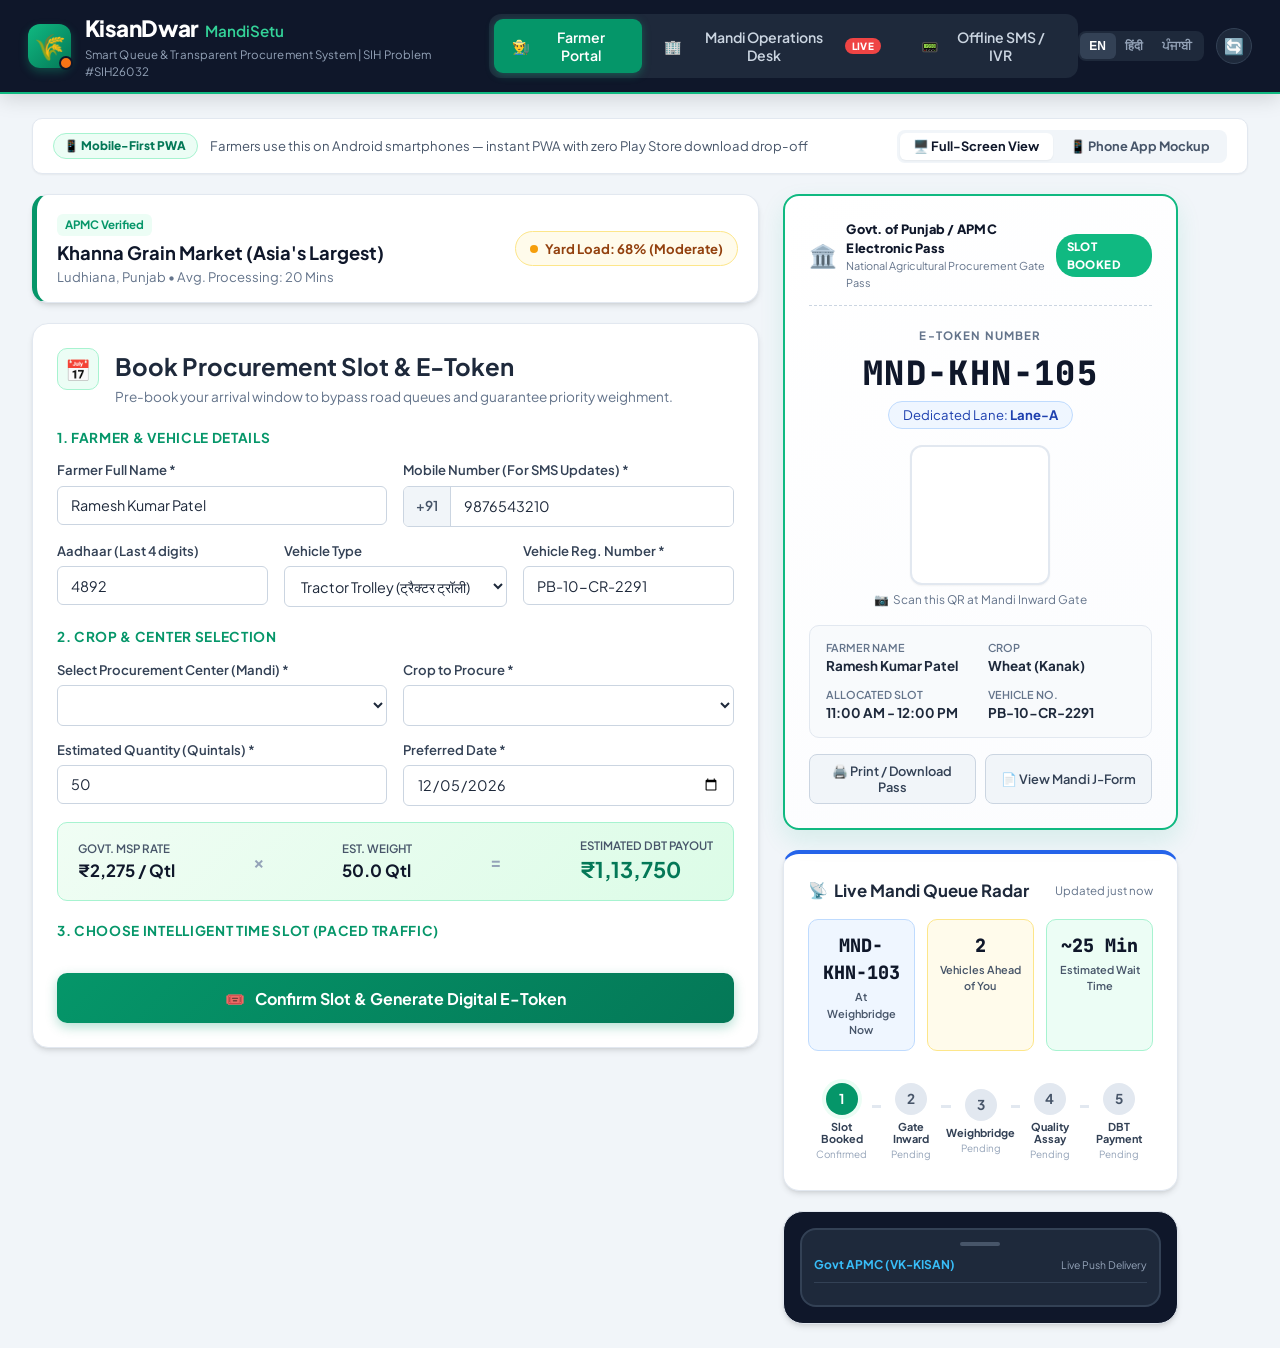
==== templates/index.html @ 1a1d25ff "Add files via upload" ====
<!DOCTYPE html>
<html lang="en">
<head>
    <meta charset="UTF-8">
    <meta name="viewport" content="width=device-width, initial-scale=1.0">
    <title>KisanDwar | Mandi Queue & Procurement Management System (SIH26032)</title>
    <meta name="theme-color" content="#059669">
    <meta name="mobile-web-app-capable" content="yes">
    <meta name="apple-mobile-web-app-status-bar-style" content="black-translucent">
    <link rel="manifest" href="/static/manifest.json">
    <link rel="stylesheet" href="/static/css/style.css">
    <link rel="preconnect" href="https://fonts.googleapis.com">
    <link rel="preconnect" href="https://fonts.gstatic.com" crossorigin>
    <link href="https://fonts.googleapis.com/css2?family=Plus+Jakarta+Sans:wght@400;500;600;700;800&family=JetBrains+Mono:wght@500;700&display=swap" rel="stylesheet">
</head>
<body>

    <!-- TOP NAVIGATION BAR -->
    <header class="top-nav">
        <div class="nav-brand">
            <div class="brand-logo">
                <span class="logo-icon">🌾</span>
                <span class="brand-badge-flag"></span>
            </div>
            <div class="brand-titles">
                <div class="brand-name">
                    <span class="brand-primary" data-i18n="app_title">KisanDwar</span>
                    <span class="brand-sub">MandiSetu</span>
                </div>
                <div class="brand-tagline" data-i18n="app_subtitle">Smart Queue & Transparent Procurement System | SIH Problem #SIH26032</div>
            </div>
        </div>

        <!-- CENTER NAVIGATION TABS -->
        <nav class="nav-tabs">
            <button class="nav-tab active" data-tab="farmer" id="tabBtnFarmer">
                <span class="tab-icon">👨‍🌾</span>
                <span class="tab-text" data-i18n="nav_farmer">Farmer Portal</span>
            </button>
            <button class="nav-tab" data-tab="officer" id="tabBtnOfficer">
                <span class="tab-icon">🏢</span>
                <span class="tab-text" data-i18n="nav_officer">Mandi Operations Desk</span>
                <span class="live-dot-badge">LIVE</span>
            </button>
            <button class="nav-tab" data-tab="sms" id="tabBtnSms">
                <span class="tab-icon">📟</span>
                <span class="tab-text" data-i18n="nav_sms">Offline SMS / IVR</span>
            </button>
        </nav>

        <!-- RIGHT UTILITIES: LANGUAGE & RESET -->
        <div class="nav-actions">
            <!-- Language Selector -->
            <div class="lang-selector">
                <button class="lang-btn active" data-lang="en">EN</button>
                <button class="lang-btn" data-lang="hi">हिंदी</button>
                <button class="lang-btn" data-lang="pa">ਪੰਜਾਬੀ</button>
            </div>

            <!-- Reset Demo State -->
            <button class="btn-icon-circle" id="btnResetDemo" title="Reset Demo Data">
                🔄
            </button>
        </div>
    </header>

    <!-- LIVE NOTIFICATION TOAST OVERLAY -->
    <div id="toastContainer" class="toast-container"></div>

    <!-- MAIN CONTAINER -->
    <main class="main-content">

        <!-- ============================================================= -->
        <!-- TAB 1: FARMER PORTAL                                         -->
        <!-- ============================================================= -->
        <section id="viewFarmer" class="view-panel active">
            
            <!-- Smartphone View Toggle (For Laptop / Projector Presentations) -->
            <div class="view-mode-bar">
                <div class="view-mode-info">
                    <span class="mode-pill">📱 Mobile-First PWA</span>
                    <span>Farmers use this on Android smartphones — instant PWA with zero Play Store download drop-off</span>
                </div>
                <div class="mode-toggles">
                    <button class="btn-toggle active" id="btnModeWide">🖥️ Full-Screen View</button>
                    <button class="btn-toggle" id="btnModePhone">📱 Phone App Mockup</button>
                </div>
            </div>

            <div class="farmer-layout" id="farmerLayout">
                
                <!-- LEFT SIDE: BOOKING WIZARD & PROFILE -->
                <div class="farmer-left-col">
                    
                    <!-- Mandi Live Status Bar -->
                    <div class="mandi-status-bar card">
                        <div class="status-bar-header">
                            <div class="mandi-info">
                                <span class="mandi-badge">APMC Verified</span>
                                <h3 id="currentMandiName">Khanna Grain Market (Asia's Largest)</h3>
                                <p id="currentMandiDistrict">Ludhiana, Punjab • Avg. Processing: 20 Mins</p>
                            </div>
                            <div class="mandi-traffic-pill" id="mandiTrafficPill">
                                <span class="traffic-dot pulse"></span>
                                <span id="mandiTrafficText">Yard Load: 68% (Moderate)</span>
                            </div>
                        </div>
                    </div>

                    <!-- Slot Booking Wizard Card -->
                    <div class="card booking-wizard-card">
                        <div class="card-header">
                            <div class="header-icon-box">📅</div>
                            <div>
                                <h2 data-i18n="booking_card_title">Book Procurement Slot & E-Token</h2>
                                <p class="card-desc" data-i18n="booking_card_desc">Pre-book your arrival window to bypass road queues and guarantee priority weighment.</p>
                            </div>
                        </div>

                        <form id="slotBookingForm" class="booking-form">
                            <!-- Farmer Details Section -->
                            <div class="form-section-title" data-i18n="farmer_info_title">1. Farmer & Vehicle Details</div>
                            <div class="form-grid-2">
                                <div class="form-group">
                                    <label data-i18n="farmer_name_label">Farmer Full Name *</label>
                                    <input type="text" id="farmerName" value="Ramesh Kumar Patel" required>
                                </div>
                                <div class="form-group">
                                    <label data-i18n="farmer_phone_label">Mobile Number (For SMS Updates) *</label>
                                    <div class="input-with-prefix">
                                        <span class="prefix">+91</span>
                                        <input type="tel" id="farmerPhone" value="9876543210" maxlength="10" required>
                                    </div>
                                </div>
                            </div>

                            <div class="form-grid-3">
                                <div class="form-group">
                                    <label data-i18n="aadhaar_label">Aadhaar (Last 4 digits)</label>
                                    <input type="text" id="farmerAadhaar" value="4892" maxlength="4">
                                </div>
                                <div class="form-group">
                                    <label data-i18n="vehicle_type_label">Vehicle Type</label>
                                    <select id="vehicleType">
                                        <option value="Tractor Trolley">Tractor Trolley (ट्रैक्टर ट्रॉली)</option>
                                        <option value="Mini Truck (Bolero/Maxi)">Mini Truck / Bolero Maxi</option>
                                        <option value="Heavy Commercial Truck">10-Tyre Commercial Truck</option>
                                        <option value="Bullock Cart">Bullock Cart (बैलगाड़ी)</option>
                                    </select>
                                </div>
                                <div class="form-group">
                                    <label data-i18n="vehicle_num_label">Vehicle Reg. Number *</label>
                                    <input type="text" id="vehicleNumber" value="PB-10-CR-2291" required>
                                </div>
                            </div>

                            <!-- Crop & Mandi Selection -->
                            <div class="form-section-title" data-i18n="crop_mandi_title">2. Crop & Center Selection</div>
                            <div class="form-grid-2">
                                <div class="form-group">
                                    <label data-i18n="select_mandi_label">Select Procurement Center (Mandi) *</label>
                                    <select id="selectMandi">
                                        <!-- Populated via API -->
                                    </select>
                                </div>
                                <div class="form-group">
                                    <label data-i18n="select_crop_label">Crop to Procure *</label>
                                    <select id="selectCrop">
                                        <!-- Populated via API -->
                                    </select>
                                </div>
                            </div>

                            <div class="form-grid-2">
                                <div class="form-group">
                                    <label data-i18n="estimated_qty_label">Estimated Quantity (Quintals) *</label>
                                    <input type="number" id="estimatedQty" value="50" min="1" max="500" step="1" required>
                                </div>
                                <div class="form-group">
                                    <label data-i18n="date_label">Preferred Date *</label>
                                    <input type="date" id="bookingDate" required>
                                </div>
                            </div>

                            <!-- Real-time MSP Calculator Banner -->
                            <div class="msp-payout-estimate">
                                <div class="estimate-col">
                                    <span class="est-label" data-i18n="govt_msp_rate">Govt. MSP Rate</span>
                                    <span class="est-val" id="dispMspRate">₹2,275 / Qtl</span>
                                </div>
                                <div class="estimate-divider">×</div>
                                <div class="estimate-col">
                                    <span class="est-label" data-i18n="est_weight">Est. Weight</span>
                                    <span class="est-val" id="dispEstWeight">50.0 Qtl</span>
                                </div>
                                <div class="estimate-divider">=</div>
                                <div class="estimate-col highlight">
                                    <span class="est-label" data-i18n="est_dbt_payout">Estimated DBT Payout</span>
                                    <span class="est-val text-green" id="dispEstPayout">₹1,13,750</span>
                                </div>
                            </div>

                            <!-- Intelligent Time Slot Selection with Congestion Indicators -->
                            <div class="form-section-title" data-i18n="select_slot_title">3. Choose Intelligent Time Slot (Paced Traffic)</div>
                            <div class="slot-picker-grid" id="slotsContainer">
                                <!-- Populated dynamically -->
                            </div>

                            <!-- Submit Button -->
                            <div class="form-actions">
                                <button type="submit" class="btn-primary-large" id="btnSubmitBooking">
                                    <span class="btn-icon">🎟️</span>
                                    <span data-i18n="btn_generate_token">Confirm Slot & Generate Digital E-Token</span>
                                </button>
                            </div>
                        </form>
                    </div>

                </div>

                <!-- RIGHT SIDE: ACTIVE TOKEN PASS, RADAR & SMS SIMULATOR -->
                <div class="farmer-right-col">
                    
                    <!-- ACTIVE DIGITAL E-TOKEN PASS -->
                    <div class="card token-pass-card" id="tokenPassCard">
                        <div class="token-pass-header">
                            <div class="token-pass-logo">
                                <span>🏛️</span>
                                <div>
                                    <div class="pass-gov-title">Govt. of Punjab / APMC Electronic Pass</div>
                                    <div class="pass-sub-title">National Agricultural Procurement Gate Pass</div>
                                </div>
                            </div>
                            <div class="pass-badge-active" id="tokenStageBadge">SLOT BOOKED</div>
                        </div>

                        <div class="token-pass-body">
                            <div class="token-number-hero">
                                <span class="label" data-i18n="token_id_label">E-TOKEN NUMBER</span>
                                <h1 class="token-code" id="passTokenNumber">MND-KHN-105</h1>
                                <div class="pass-lane-box">
                                    <span data-i18n="assigned_lane">Dedicated Lane:</span> <strong id="passLane">Lane-A</strong>
                                </div>
                            </div>

                            <div class="token-qr-section">
                                <div class="qr-box" id="passQrContainer" title="Scan at Mandi Gate">
                                    <!-- Dynamic SVG QR Code will be rendered here -->
                                </div>
                                <div class="qr-caption">
                                    <span class="scan-icon">📷</span>
                                    <span data-i18n="scan_at_gate">Scan this QR at Mandi Inward Gate</span>
                                </div>
                            </div>

                            <div class="token-meta-grid">
                                <div class="meta-item">
                                    <span class="meta-label" data-i18n="farmer_name_label">Farmer Name</span>
                                    <span class="meta-value" id="passFarmerName">Ramesh Kumar Patel</span>
                                </div>
                                <div class="meta-item">
                                    <span class="meta-label" data-i18n="crop_name">Crop</span>
                                    <span class="meta-value" id="passCropName">Wheat (Kanak)</span>
                                </div>
                                <div class="meta-item">
                                    <span class="meta-label" data-i18n="allocated_slot">Allocated Slot</span>
                                    <span class="meta-value" id="passSlotTime">11:00 AM - 12:00 PM</span>
                                </div>
                                <div class="meta-item">
                                    <span class="meta-label" data-i18n="vehicle_num_label">Vehicle No.</span>
                                    <span class="meta-value" id="passVehicleNo">PB-10-CR-2291</span>
                                </div>
                            </div>

                            <div class="pass-actions">
                                <button class="btn-secondary-small" id="btnPrintJForm" onclick="window.print()">
                                    🖨️ <span data-i18n="print_pass">Print / Download Pass</span>
                                </button>
                                <button class="btn-secondary-small" id="btnShowJFormModal">
                                    📄 <span data-i18n="view_jform">View Mandi J-Form</span>
                                </button>
                            </div>
                        </div>
                    </div>

                    <!-- REAL-TIME QUEUE RADAR -->
                    <div class="card queue-radar-card">
                        <div class="card-header-compact">
                            <div class="radar-title-group">
                                <span class="radar-ping-icon">📡</span>
                                <h3 data-i18n="queue_radar_title">Live Mandi Queue Radar</h3>
                            </div>
                            <span class="live-refresh-badge" id="radarLastUpdated">Updated just now</span>
                        </div>

                        <div class="radar-stats-grid">
                            <div class="radar-stat-box highlight-blue">
                                <span class="stat-num" id="radarServingToken">MND-KHN-103</span>
                                <span class="stat-title" data-i18n="currently_serving">At Weighbridge Now</span>
                            </div>
                            <div class="radar-stat-box highlight-amber">
                                <span class="stat-num" id="radarAheadCount">2</span>
                                <span class="stat-title" data-i18n="vehicles_ahead">Vehicles Ahead of You</span>
                            </div>
                            <div class="radar-stat-box highlight-green">
                                <span class="stat-num" id="radarWaitMins">~25 Min</span>
                                <span class="stat-title" data-i18n="estimated_wait">Estimated Wait Time</span>
                            </div>
                        </div>

                        <!-- 5-STAGE PROCUREMENT LIFECYCLE STEPPER -->
                        <div class="lifecycle-stepper" id="lifecycleStepper">
                            <div class="step-node active" id="stepNode1">
                                <div class="step-circle">1</div>
                                <div class="step-label" data-i18n="step_slot_booked">Slot Booked</div>
                                <div class="step-time">Confirmed</div>
                            </div>
                            <div class="step-connector" id="stepConn1"></div>

                            <div class="step-node" id="stepNode2">
                                <div class="step-circle">2</div>
                                <div class="step-label" data-i18n="step_gate_in">Gate Inward</div>
                                <div class="step-time" id="timeGateIn">Pending</div>
                            </div>
                            <div class="step-connector" id="stepConn2"></div>

                            <div class="step-node" id="stepNode3">
                                <div class="step-circle">3</div>
                                <div class="step-label" data-i18n="step_weighment">Weighbridge</div>
                                <div class="step-time" id="timeWeighment">Pending</div>
                            </div>
                            <div class="step-connector" id="stepConn3"></div>

                            <div class="step-node" id="stepNode4">
                                <div class="step-circle">4</div>
                                <div class="step-label" data-i18n="step_quality">Quality Assay</div>
                                <div class="step-time" id="timeQuality">Pending</div>
                            </div>
                            <div class="step-connector" id="stepConn4"></div>

                            <div class="step-node" id="stepNode5">
                                <div class="step-circle">5</div>
                                <div class="step-label" data-i18n="step_payment">DBT Payment</div>
                                <div class="step-time" id="timePayment">Pending</div>
                            </div>
                        </div>
                    </div>

                    <!-- REAL-TIME SMS & WHATSAPP NOTIFICATION SIMULATOR -->
                    <div class="card sms-simulator-card">
                        <div class="sms-phone-frame">
                            <div class="phone-speaker-bar"></div>
                            <div class="phone-screen-header">
                                <span class="sms-sender">Govt APMC (VK-KISAN)</span>
                                <span class="sms-timestamp">Live Push Delivery</span>
                            </div>
                            <div class="phone-messages-body" id="smsStreamBody">
                                <!-- Dynamic SMS message bubbles will be inserted here -->
                            </div>
                            <div class="phone-home-indicator"></div>
                        </div>
                    </div>

                </div>

            </div>
        </section>

        <!-- ============================================================= -->
        <!-- TAB 2: MANDI PROCUREMENT OFFICER CONTROL DESK                -->
        <!-- ============================================================= -->
        <section id="viewOfficer" class="view-panel">
            <div class="officer-layout">
                
                <!-- TOP KPI ROW & CONGESTION HEATMAP -->
                <div class="kpi-row">
                    <!-- Congestion Heatmap Gauge -->
                    <div class="card kpi-card-congestion">
                        <div class="kpi-header">
                            <div>
                                <span class="kpi-tag" data-i18n="kpi_yard_title">Yard Congestion & Traffic Flow</span>
                                <h3 id="officerMandiHeading">Khanna Mandi Yard Monitor</h3>
                            </div>
                            <span class="congestion-indicator-pill" id="officerCongestionPill">68% Capacity</span>
                        </div>
                        <div class="progress-bar-track">
                            <div class="progress-bar-fill" id="yardCapacityFill" style="width: 68%;"></div>
                        </div>
                        <div class="yard-stats-row">
                            <span>Yard Capacity: <strong id="officerYardCap">70 Trucks</strong></span>
                            <span>Inside Yard: <strong id="officerTrucksInside">48</strong></span>
                            <span>Queued Outside: <strong id="officerTrucksWaiting">12</strong></span>
                        </div>
                    </div>

                    <!-- Wait Time Reduction Impact KPI -->
                    <div class="card kpi-card-metric">
                        <div class="metric-icon-bubble green">⏱️</div>
                        <div class="metric-data">
                            <span class="metric-label" data-i18n="avg_turnaround">Average Turnaround Time</span>
                            <h2 class="metric-number text-green"><span id="metricTurnaroundMins">38</span> <small>Mins</small></h2>
                            <span class="metric-comparison">⬇️ <strong>96% reduction</strong> vs 16.5 hrs historic wait</span>
                        </div>
                    </div>

                    <!-- Total Procured Today -->
                    <div class="card kpi-card-metric">
                        <div class="metric-icon-bubble amber">🌾</div>
                        <div class="metric-data">
                            <span class="metric-label" data-i18n="procured_today">Procured Today</span>
                            <h2 class="metric-number text-amber"><span id="metricProcuredQtl">1,420</span> <small>Qtl</small></h2>
                            <span class="metric-comparison">Verified across 3 weighbridge lanes</span>
                        </div>
                    </div>

                    <!-- Total MSP Disbursed -->
                    <div class="card kpi-card-metric">
                        <div class="metric-icon-bubble blue">💳</div>
                        <div class="metric-data">
                            <span class="metric-label" data-i18n="msp_disbursed">MSP Disbursed via PFMS DBT</span>
                            <h2 class="metric-number text-blue">₹<span id="metricDisbursedLakhs">32.3</span> <small>Lakh</small></h2>
                            <span class="metric-comparison">Direct to verified Farmer Bank A/c</span>
                        </div>
                    </div>
                </div>

                <!-- MAIN WORKFLOW STATIONS & QUEUE TABLE -->
                <div class="officer-workspace card">
                    
                    <!-- Officer Desk Controls & Filters -->
                    <div class="officer-controls-bar">
                        <div class="desk-tabs">
                            <button class="desk-tab active" data-filter="ALL">All Queue (<span id="countAll">6</span>)</button>
                            <button class="desk-tab" data-filter="SLOT_BOOKED">1. Arriving / At Gate (<span id="countBooked">2</span>)</button>
                            <button class="desk-tab" data-filter="GATE_IN">2. Gate Verified (<span id="countGate">1</span>)</button>
                            <button class="desk-tab" data-filter="WEIGHMENT">3. Weighbridge (<span id="countWeigh">1</span>)</button>
                            <button class="desk-tab" data-filter="QUALITY_CHECK">4. Quality Lab (<span id="countQuality">1</span>)</button>
                            <button class="desk-tab" data-filter="COMPLETED">5. Completed / Paid (<span id="countPaid">1</span>)</button>
                        </div>

                        <!-- Rapid QR Scanner Simulator -->
                        <div class="quick-scanner-box">
                            <input type="text" id="officerScanInput" placeholder="Enter or Scan Token (e.g. MND-KHN-105)...">
                            <button class="btn-primary-small" id="btnOfficerScan">
                                <span>⚡ Rapid Process</span>
                            </button>
                        </div>
                    </div>

                    <!-- LIVE ACTIVE TOKENS TABLE -->
                    <div class="table-responsive">
                        <table class="officer-queue-table">
                            <thead>
                                <tr>
                                    <th>Token ID</th>
                                    <th>Farmer Details</th>
                                    <th>Crop & Quantity</th>
                                    <th>Vehicle & Slot</th>
                                    <th>Current Stage</th>
                                    <th>Weights (Gross/Tare/Net)</th>
                                    <th>Quality & MSP</th>
                                    <th>Action Station</th>
                                </tr>
                            </thead>
                            <tbody id="officerQueueTableBody">
                                <!-- Populated dynamically from Flask API -->
                            </tbody>
                        </table>
                    </div>

                </div>

            </div>
        </section>

        <!-- ============================================================= -->
        <!-- TAB 3: OFFLINE FEATURE-PHONE SMS / IVR SIMULATOR             -->
        <!-- ============================================================= -->
        <section id="viewSms" class="view-panel">
            <div class="sms-view-layout">
                
                <div class="card sms-explainer-card">
                    <div class="explainer-badge">Rural Inclusivity USP</div>
                    <h2>Toll-Free SMS & IVR Booking (For Non-Smartphone Farmers)</h2>
                    <p>Over 40% of small and marginal Indian farmers use basic keypad feature phones without internet access. KisanDwar offers a zero-data, toll-free SMS and Missed-Call booking gateway integrated directly with the national APMC queue engine.</p>
                    
                    <div class="feature-bullets-grid">
                        <div class="f-bullet">
                            <span class="f-icon">💬</span>
                            <div>
                                <strong>Simple 1-Line SMS Protocol</strong>
                                <p>Farmer sends: <code>BOOK WHEAT 50 KHANNA</code> to <strong>92123-KISAN</strong></p>
                            </div>
                        </div>
                        <div class="f-bullet">
                            <span class="f-icon">🤖</span>
                            <div>
                                <strong>Natural Language Parser</strong>
                                <p>Extracts crop name, quintal weight, and nearest Mandi, booking optimal low-traffic slot.</p>
                            </div>
                        </div>
                        <div class="f-bullet">
                            <span class="f-icon">📞</span>
                            <div>
                                <strong>Interactive Voice Response (IVR)</strong>
                                <p>Automated voice confirmation in Hindi / Punjabi with Token number and gate instructions.</p>
                            </div>
                        </div>
                    </div>
                </div>

                <!-- Interactive Nokia/Keypad Phone Simulator -->
                <div class="keypad-simulator-wrapper">
                    <div class="feature-phone-case">
                        <div class="phone-screen-retro">
                            <div class="retro-header">
                                <span>📶 AIRTEL 4G</span>
                                <span>11:30 AM</span>
                            </div>
                            <div class="retro-sms-app" id="retroSmsApp">
                                <div class="retro-thread">
                                    <div class="retro-msg outgoing">
                                        <span class="text">BOOK WHEAT 40 KHANNA</span>
                                        <span class="t-stamp">11:28 AM</span>
                                    </div>
                                    <div class="retro-msg incoming" id="retroReplyMsg">
                                        <span class="text">KisanDwar: Token #MND-KHN-108 Booked! Date: 05-Sep [02:00 PM]. Center: Khanna Mandi. Crop: Wheat, 40 Qtl. Show SMS at Gate 1.</span>
                                        <span class="t-stamp">11:29 AM</span>
                                    </div>
                                </div>
                            </div>
                        </div>
                        <div class="phone-keypad-panel">
                            <div class="sms-input-form">
                                <input type="text" id="retroSmsInput" value="BOOK WHEAT 40 KHANNA" placeholder="Type SMS...">
                                <button class="btn-send-sms" id="btnSendRetroSms">SEND SMS ➡️</button>
                            </div>
                            <div class="keypad-grid">
                                <div class="key">1 <span>.,</span></div>
                                <div class="key">2 <span>ABC</span></div>
                                <div class="key">3 <span>DEF</span></div>
                                <div class="key">4 <span>GHI</span></div>
                                <div class="key">5 <span>JKL</span></div>
                                <div class="key">6 <span>MNO</span></div>
                                <div class="key">7 <span>PQRS</span></div>
                                <div class="key">8 <span>TUV</span></div>
                                <div class="key">9 <span>WXYZ</span></div>
                                <div class="key">*</div>
                                <div class="key">0 <span>+</span></div>
                                <div class="key">#</div>
                            </div>
                        </div>
                    </div>
                </div>

            </div>
        </section>

    </main>

    <!-- POPUP MODAL: OFFICIAL APMC DIGITAL J-FORM -->
    <div class="modal-overlay" id="jformModal">
        <div class="modal-dialog card">
            <div class="modal-header">
                <h3>Official APMC Mandi J-Form (विक्रय पर्ची / ਮੰਡੀ ਜੇ-ਫਾਰਮ)</h3>
                <button class="btn-close-modal" id="btnCloseJForm">✕</button>
            </div>
            <div class="modal-body" id="jformContent">
                <div class="jform-document">
                    <div class="jform-top">
                        <div class="jform-seal">🏛️</div>
                        <div class="jform-heading">
                            <h4>PUNJAB STATE AGRICULTURAL MARKETING BOARD</h4>
                            <p>FORM 'J' - RULE 24(1) - SALE RECEIPT TO PRODUCER SELLER</p>
                            <span class="jform-serial">Receipt No: <strong>PB/KHN/2026/09/8412</strong></span>
                        </div>
                    </div>

                    <div class="jform-details-grid">
                        <div><strong>Farmer Name:</strong> <span id="jfFarmerName">Ramesh Kumar Patel</span></div>
                        <div><strong>Farmer Reg / Aadhaar:</strong> <span id="jfFarmerUid">FARM-001 (Aadhaar: XX4892)</span></div>
                        <div><strong>Mandi / Yard:</strong> <span id="jfMandi">Khanna Grain Market</span></div>
                        <div><strong>Date of Sale:</strong> <span id="jfDate">05-Sep-2026</span></div>
                        <div><strong>Crop:</strong> <span id="jfCrop">Wheat (Kanak - Grade A)</span></div>
                        <div><strong>Vehicle Reg:</strong> <span id="jfVehicle">PB-10-CR-2291</span></div>
                    </div>

                    <table class="jform-table">
                        <thead>
                            <tr>
                                <th>Gross Weight</th>
                                <th>Tare Weight</th>
                                <th>Net Weight</th>
                                <th>Moisture %</th>
                                <th>MSP Rate / Qtl</th>
                                <th>Total Payable Amount</th>
                            </tr>
                        </thead>
                        <tbody>
                            <tr>
                                <td id="jfGross">95.0 Qtl</td>
                                <td id="jfTare">45.0 Qtl</td>
                                <td id="jfNet">50.0 Qtl</td>
                                <td id="jfMoisture">11.4%</td>
                                <td id="jfMsp">₹2,275.00</td>
                                <td id="jfTotal" class="text-green font-bold">₹1,13,750.00</td>
                            </tr>
                        </tbody>
                    </table>

                    <div class="jform-payment-banner">
                        <div>
                            <span class="dbt-badge">PFMS DBT Verified</span>
                            <p>Direct Bank Transfer credited to: <strong id="jfBank">State Bank of India (A/c: XX1094)</strong></p>
                            <p>DBT Transaction Reference (UTR): <code id="jfUtr">PFMS-DBT-2026090510294</code></p>
                        </div>
                        <div class="jform-stamp">
                            <span>APMC KHANNA</span>
                            <span>OFFICIALLY VERIFIED</span>
                        </div>
                    </div>
                </div>
            </div>
            <div class="modal-footer">
                <button class="btn-secondary" onclick="window.print()">🖨️ Print Form 'J'</button>
                <button class="btn-primary" id="btnDismissJForm">Close</button>
            </div>
        </div>
    </div>

    <!-- SCRIPT INCLUSIONS -->
    <script src="/static/js/app.js"></script>
    <script src="/static/js/farmer.js"></script>
    <script src="/static/js/officer.js"></script>
    <script src="/static/js/sms.js"></script>
</body>
</html>
---- static/css/style.css ----
/* 
=============================================================================
  KisanDwar / MandiSetu - High-Performance Modern CSS
  Engineered for SIH 2026 Problem Statement #SIH26032
=============================================================================
*/

:root {
    --primary: #059669;
    --primary-hover: #047857;
    --primary-light: #ecfdf5;
    --primary-border: #a7f3d0;
    
    --amber: #d97706;
    --amber-light: #fffbeb;
    --amber-border: #fde68a;

    --blue: #2563eb;
    --blue-light: #eff6ff;
    --blue-border: #bfdbfe;

    --danger: #dc2626;
    --danger-light: #fef2f2;
    --danger-border: #fecaca;

    --slate-900: #0f172a;
    --slate-800: #1e293b;
    --slate-700: #334155;
    --slate-600: #475569;
    --slate-500: #64748b;
    --slate-400: #94a3b8;
    --slate-300: #cbd5e1;
    --slate-200: #e2e8f0;
    --slate-100: #f1f5f9;
    --slate-50: #f8fafc;
    --white: #ffffff;

    --font-sans: 'Plus Jakarta Sans', -apple-system, BlinkMacSystemFont, 'Segoe UI', Roboto, sans-serif;
    --font-mono: 'JetBrains Mono', monospace;

    --shadow-sm: 0 1px 2px 0 rgb(0 0 0 / 0.05);
    --shadow-md: 0 4px 6px -1px rgb(0 0 0 / 0.1), 0 2px 4px -2px rgb(0 0 0 / 0.1);
    --shadow-lg: 0 10px 15px -3px rgb(0 0 0 / 0.1), 0 4px 6px -4px rgb(0 0 0 / 0.1);
    --shadow-xl: 0 20px 25px -5px rgb(0 0 0 / 0.1), 0 8px 10px -6px rgb(0 0 0 / 0.1);

    --radius-sm: 6px;
    --radius-md: 10px;
    --radius-lg: 16px;
    --radius-xl: 24px;
}

*, *::before, *::after {
    box-sizing: border-box;
    margin: 0;
    padding: 0;
}

body {
    font-family: var(--font-sans);
    background-color: #f1f5f9;
    color: var(--slate-800);
    line-height: 1.5;
    min-height: 100vh;
    display: flex;
    flex-direction: column;
    -webkit-font-smoothing: antialiased;
}

/* ==========================================================================
   TOP NAVIGATION
   ========================================================================== */
.top-nav {
    position: sticky;
    top: 0;
    z-index: 1000;
    background: var(--slate-900);
    color: var(--white);
    display: flex;
    align-items: center;
    justify-content: space-between;
    padding: 0.75rem 1.75rem;
    box-shadow: 0 4px 20px rgba(0, 0, 0, 0.15);
    border-bottom: 2px solid #10b981;
}

.nav-brand {
    display: flex;
    align-items: center;
    gap: 0.85rem;
}

.brand-logo {
    width: 44px;
    height: 44px;
    background: linear-gradient(135deg, #10b981, #047857);
    border-radius: 12px;
    display: flex;
    align-items: center;
    justify-content: center;
    font-size: 1.6rem;
    box-shadow: 0 4px 10px rgba(16, 185, 129, 0.3);
    position: relative;
}

.brand-badge-flag {
    position: absolute;
    bottom: -2px;
    right: -2px;
    width: 14px;
    height: 14px;
    border-radius: 50%;
    background: #f97316;
    border: 2px solid var(--slate-900);
}

.brand-name {
    display: flex;
    align-items: baseline;
    gap: 0.4rem;
}

.brand-primary {
    font-size: 1.4rem;
    font-weight: 800;
    letter-spacing: -0.02em;
    color: var(--white);
}

.brand-sub {
    font-size: 0.95rem;
    font-weight: 600;
    color: #34d399;
}

.brand-tagline {
    font-size: 0.72rem;
    color: var(--slate-400);
    letter-spacing: 0.01em;
}

/* NAV TABS */
.nav-tabs {
    display: flex;
    align-items: center;
    background: var(--slate-800);
    padding: 0.3rem;
    border-radius: 12px;
    gap: 0.3rem;
}

.nav-tab {
    background: transparent;
    border: none;
    color: var(--slate-300);
    font-family: var(--font-sans);
    font-size: 0.88rem;
    font-weight: 600;
    padding: 0.55rem 1.1rem;
    border-radius: 9px;
    cursor: pointer;
    display: flex;
    align-items: center;
    gap: 0.45rem;
    transition: all 0.2s ease;
    position: relative;
}

.nav-tab:hover {
    color: var(--white);
    background: rgba(255, 255, 255, 0.06);
}

.nav-tab.active {
    background: var(--primary);
    color: var(--white);
    box-shadow: 0 2px 8px rgba(16, 185, 129, 0.35);
}

.nav-tab.special-pitch-tab {
    background: linear-gradient(135deg, #4f46e5, #7c3aed);
    color: var(--white);
}
.nav-tab.special-pitch-tab:hover {
    filter: brightness(1.1);
}

.live-dot-badge {
    background: #ef4444;
    color: white;
    font-size: 0.62rem;
    font-weight: 800;
    padding: 0.15rem 0.4rem;
    border-radius: 20px;
    letter-spacing: 0.04em;
}

/* NAV ACTIONS */
.nav-actions {
    display: flex;
    align-items: center;
    gap: 0.75rem;
}

.lang-selector {
    display: flex;
    background: var(--slate-800);
    border-radius: 8px;
    padding: 2px;
}

.lang-btn {
    border: none;
    background: transparent;
    color: var(--slate-400);
    font-weight: 700;
    font-size: 0.75rem;
    padding: 0.35rem 0.6rem;
    border-radius: 6px;
    cursor: pointer;
    transition: 0.2s;
}

.lang-btn.active {
    background: #334155;
    color: var(--white);
}

.btn-demo-tour {
    background: linear-gradient(135deg, #f59e0b, #d97706);
    color: #1a1a1a;
    border: none;
    font-family: var(--font-sans);
    font-weight: 700;
    font-size: 0.85rem;
    padding: 0.55rem 1rem;
    border-radius: 9px;
    cursor: pointer;
    display: flex;
    align-items: center;
    gap: 0.4rem;
    box-shadow: 0 2px 10px rgba(245, 158, 11, 0.3);
    transition: all 0.2s ease;
}

.btn-demo-tour:hover {
    transform: translateY(-1px);
    box-shadow: 0 4px 14px rgba(245, 158, 11, 0.45);
}

.btn-icon-circle {
    background: var(--slate-800);
    border: 1px solid var(--slate-700);
    color: var(--white);
    width: 36px;
    height: 36px;
    border-radius: 50%;
    cursor: pointer;
    display: flex;
    align-items: center;
    justify-content: center;
    font-size: 1rem;
    transition: 0.2s;
}

.btn-icon-circle:hover {
    background: var(--slate-700);
    transform: rotate(45deg);
}

/* ==========================================================================
   MAIN CONTENT & TABS
   ========================================================================== */
.main-content {
    flex: 1;
    padding: 1.5rem 2rem;
    max-width: 1440px;
    margin: 0 auto;
    width: 100%;
}

.view-panel {
    display: none;
    animation: fadeIn 0.25s ease-out;
}

.view-panel.active {
    display: block;
}

@keyframes fadeIn {
    from { opacity: 0; transform: translateY(6px); }
    to { opacity: 1; transform: translateY(0); }
}

/* CARDS COMMON */
.card {
    background: var(--white);
    border-radius: var(--radius-lg);
    box-shadow: var(--shadow-md);
    border: 1px solid var(--slate-200);
    padding: 1.5rem;
}

/* View Mode Switcher (Desktop vs Phone App Mockup) */
.view-mode-bar {
    display: flex;
    align-items: center;
    justify-content: space-between;
    background: #ffffff;
    border: 1px solid var(--slate-200);
    padding: 0.65rem 1.25rem;
    border-radius: var(--radius-md);
    margin-bottom: 1.25rem;
    box-shadow: var(--shadow-sm);
    flex-wrap: wrap;
    gap: 0.75rem;
}

.view-mode-info {
    display: flex;
    align-items: center;
    gap: 0.75rem;
    font-size: 0.82rem;
    color: var(--slate-600);
}

.mode-pill {
    background: #ecfdf5;
    color: #047857;
    font-weight: 800;
    font-size: 0.74rem;
    padding: 0.2rem 0.65rem;
    border-radius: 20px;
    border: 1px solid #a7f3d0;
}

.mode-toggles {
    display: flex;
    background: var(--slate-100);
    border-radius: 8px;
    padding: 3px;
    gap: 4px;
}

.btn-toggle {
    border: none;
    background: transparent;
    font-family: var(--font-sans);
    font-size: 0.8rem;
    font-weight: 700;
    color: var(--slate-600);
    padding: 0.35rem 0.85rem;
    border-radius: 6px;
    cursor: pointer;
    transition: 0.2s;
}

.btn-toggle.active {
    background: var(--white);
    color: var(--slate-900);
    box-shadow: var(--shadow-sm);
}

/* ==========================================================================
   TAB 1: FARMER PORTAL LAYOUT
   ========================================================================== */
.farmer-layout {
    display: grid;
    grid-template-columns: 1.15fr 0.85fr;
    gap: 1.5rem;
    transition: all 0.3s ease;
}

/* SMARTPHONE FRAME MOCKUP MODE */
.farmer-layout.mobile-frame-mode {
    display: flex !important;
    flex-direction: column !important;
    width: 100% !important;
    max-width: 420px !important;
    margin: 1.5rem auto !important;
    border: 14px solid #1e293b !important;
    border-radius: 48px !important;
    padding: 2.2rem 0.85rem 1.75rem !important;
    background: #f1f5f9 !important;
    box-shadow: 0 25px 60px -10px rgba(0, 0, 0, 0.45) !important;
    position: relative !important;
    gap: 1rem !important;
    box-sizing: border-box !important;
    overflow-x: hidden !important;
}

/* Smartphone Top Camera Notch */
.farmer-layout.mobile-frame-mode::before {
    content: '' !important;
    position: absolute !important;
    top: 8px !important;
    left: 50% !important;
    transform: translateX(-50%) !important;
    width: 100px !important;
    height: 18px !important;
    background: #1e293b !important;
    border-radius: 20px !important;
    z-index: 100 !important;
}

/* Force all inner columns to 100% width and clean containment */
.farmer-layout.mobile-frame-mode .farmer-left-col,
.farmer-layout.mobile-frame-mode .farmer-right-col {
    width: 100% !important;
    min-width: 0 !important;
    max-width: 100% !important;
    box-sizing: border-box !important;
    display: flex !important;
    flex-direction: column !important;
    gap: 1rem !important;
}

/* Clean up cards inside phone frame */
.farmer-layout.mobile-frame-mode .card {
    width: 100% !important;
    max-width: 100% !important;
    padding: 1.1rem 0.9rem !important;
    margin: 0 !important;
    border-radius: 16px !important;
    box-sizing: border-box !important;
    overflow: hidden !important;
}

/* Force single-column on ALL form grids inside phone frame */
.farmer-layout.mobile-frame-mode .form-grid-2,
.farmer-layout.mobile-frame-mode .form-grid-3 {
    display: grid !important;
    grid-template-columns: 1fr !important;
    gap: 0.75rem !important;
    width: 100% !important;
    box-sizing: border-box !important;
}

.farmer-layout.mobile-frame-mode .form-group {
    width: 100% !important;
    min-width: 0 !important;
    box-sizing: border-box !important;
}

.farmer-layout.mobile-frame-mode .form-group input,
.farmer-layout.mobile-frame-mode .form-group select {
    width: 100% !important;
    max-width: 100% !important;
    min-width: 0 !important;
    box-sizing: border-box !important;
    font-size: 0.85rem !important;
    padding: 0.55rem 0.7rem !important;
}

.farmer-layout.mobile-frame-mode .input-with-prefix {
    width: 100% !important;
    max-width: 100% !important;
    box-sizing: border-box !important;
}

.farmer-layout.mobile-frame-mode .input-with-prefix input {
    width: 100% !important;
    min-width: 0 !important;
}

/* Real-time MSP calculation banner in phone view */
.farmer-layout.mobile-frame-mode .msp-payout-estimate {
    display: flex !important;
    flex-direction: column !important;
    align-items: stretch !important;
    text-align: center !important;
    gap: 0.5rem !important;
    padding: 0.75rem !important;
}

.farmer-layout.mobile-frame-mode .estimate-divider {
    display: none !important;
}

/* Slot picker inside phone */
.farmer-layout.mobile-frame-mode .slot-picker-grid {
    grid-template-columns: 1fr 1fr !important;
    gap: 0.5rem !important;
}

.farmer-layout.mobile-frame-mode .slot-card {
    padding: 0.5rem 0.6rem !important;
}

/* Status Bar & Header inside phone */
.farmer-layout.mobile-frame-mode .status-bar-header {
    flex-direction: column !important;
    align-items: flex-start !important;
    gap: 0.6rem !important;
}

/* Token Pass inside phone */
.farmer-layout.mobile-frame-mode .token-number-hero .token-code {
    font-size: 1.65rem !important;
}

.farmer-layout.mobile-frame-mode .token-meta-grid {
    grid-template-columns: 1fr !important;
    gap: 0.5rem !important;
}

.farmer-layout.mobile-frame-mode .pass-actions {
    grid-template-columns: 1fr !important;
    gap: 0.5rem !important;
}

/* Queue Radar inside phone */
.farmer-layout.mobile-frame-mode .radar-stats-grid {
    grid-template-columns: 1fr !important;
    gap: 0.5rem !important;
}

.farmer-layout.mobile-frame-mode .lifecycle-stepper {
    flex-wrap: wrap !important;
    gap: 0.5rem !important;
    justify-content: center !important;
}

.farmer-layout.mobile-frame-mode .step-connector {
    display: none !important;
}

/* Mandi Status Bar */
.mandi-status-bar {
    padding: 1rem 1.25rem;
    margin-bottom: 1.25rem;
    border-left: 5px solid var(--primary);
}

.status-bar-header {
    display: flex;
    align-items: center;
    justify-content: space-between;
}

.mandi-badge {
    background: var(--primary-light);
    color: var(--primary);
    font-size: 0.72rem;
    font-weight: 700;
    padding: 0.15rem 0.5rem;
    border-radius: 6px;
    display: inline-block;
    margin-bottom: 0.2rem;
}

.mandi-info h3 {
    font-size: 1.15rem;
    font-weight: 700;
    color: var(--slate-900);
}

.mandi-info p {
    font-size: 0.82rem;
    color: var(--slate-500);
}

.mandi-traffic-pill {
    background: #fffbeb;
    border: 1px solid #fde68a;
    color: #92400e;
    font-size: 0.82rem;
    font-weight: 700;
    padding: 0.4rem 0.85rem;
    border-radius: 20px;
    display: flex;
    align-items: center;
    gap: 0.45rem;
}

.traffic-dot {
    width: 8px;
    height: 8px;
    border-radius: 50%;
    background: #f59e0b;
}

.traffic-dot.pulse {
    animation: dotPulse 1.6s infinite ease-in-out;
}

@keyframes dotPulse {
    0%, 100% { transform: scale(1); opacity: 1; }
    50% { transform: scale(1.4); opacity: 0.5; }
}

/* Form Styles */
.card-header {
    display: flex;
    align-items: flex-start;
    gap: 1rem;
    margin-bottom: 1.25rem;
}

.card-header-compact {
    display: flex;
    align-items: center;
    justify-content: space-between;
    margin-bottom: 1rem;
}

.header-icon-box {
    width: 42px;
    height: 42px;
    background: var(--primary-light);
    border: 1px solid var(--primary-border);
    border-radius: 10px;
    display: flex;
    align-items: center;
    justify-content: center;
    font-size: 1.3rem;
}

.card-desc {
    font-size: 0.85rem;
    color: var(--slate-500);
    margin-top: 0.2rem;
}

.form-section-title {
    font-size: 0.85rem;
    font-weight: 700;
    text-transform: uppercase;
    letter-spacing: 0.05em;
    color: var(--primary);
    margin: 1.25rem 0 0.75rem 0;
    display: flex;
    align-items: center;
    gap: 0.4rem;
}

.form-grid-2 {
    display: grid;
    grid-template-columns: 1fr 1fr;
    gap: 1rem;
    margin-bottom: 0.85rem;
}

.form-grid-3 {
    display: grid;
    grid-template-columns: 1fr 1.2fr 1.2fr;
    gap: 1rem;
    margin-bottom: 0.85rem;
}

.form-group {
    display: flex;
    flex-direction: column;
    gap: 0.35rem;
}

.form-group label {
    font-size: 0.82rem;
    font-weight: 600;
    color: var(--slate-700);
}

.form-group input,
.form-group select {
    font-family: var(--font-sans);
    font-size: 0.9rem;
    padding: 0.6rem 0.8rem;
    border: 1px solid var(--slate-300);
    border-radius: var(--radius-sm);
    outline: none;
    transition: border-color 0.2s, box-shadow 0.2s;
    background: var(--white);
    color: var(--slate-800);
}

.form-group input:focus,
.form-group select:focus {
    border-color: var(--primary);
    box-shadow: 0 0 0 3px rgba(16, 185, 129, 0.15);
}

.input-with-prefix {
    display: flex;
    border: 1px solid var(--slate-300);
    border-radius: var(--radius-sm);
    overflow: hidden;
}

.input-with-prefix .prefix {
    background: var(--slate-100);
    padding: 0.6rem 0.75rem;
    font-size: 0.85rem;
    font-weight: 600;
    color: var(--slate-600);
    border-right: 1px solid var(--slate-300);
}

.input-with-prefix input {
    border: none;
    border-radius: 0;
    flex: 1;
}

/* MSP Real-Time Calculation Banner */
.msp-payout-estimate {
    background: linear-gradient(135deg, #f0fdf4, #dcfce7);
    border: 1px solid var(--primary-border);
    border-radius: var(--radius-md);
    padding: 0.85rem 1.25rem;
    display: flex;
    align-items: center;
    justify-content: space-between;
    margin: 1rem 0;
}

.estimate-col {
    display: flex;
    flex-direction: column;
}

.estimate-col .est-label {
    font-size: 0.72rem;
    font-weight: 600;
    color: var(--slate-600);
    text-transform: uppercase;
}

.estimate-col .est-val {
    font-size: 1.05rem;
    font-weight: 700;
    color: var(--slate-900);
}

.estimate-col.highlight .est-val {
    font-size: 1.35rem;
    color: #047857;
}

.estimate-divider {
    font-size: 1.1rem;
    font-weight: 700;
    color: var(--slate-400);
}

/* Slot Picker */
.slot-picker-grid {
    display: grid;
    grid-template-columns: repeat(3, 1fr);
    gap: 0.65rem;
    margin-bottom: 1.25rem;
}

.slot-card {
    border: 1.5px solid var(--slate-200);
    border-radius: 10px;
    padding: 0.65rem 0.8rem;
    cursor: pointer;
    background: var(--slate-50);
    transition: all 0.2s ease;
    position: relative;
    display: flex;
    flex-direction: column;
    gap: 0.2rem;
}

.slot-card:hover {
    border-color: var(--primary);
    background: var(--white);
    transform: translateY(-1px);
}

.slot-card.selected {
    border-color: var(--primary);
    background: #ecfdf5;
    box-shadow: 0 0 0 2px rgba(16, 185, 129, 0.2);
}

.slot-time {
    font-size: 0.82rem;
    font-weight: 700;
    color: var(--slate-800);
}

.slot-badge-text {
    font-size: 0.7rem;
    font-weight: 600;
}

.btn-primary-large {
    width: 100%;
    background: linear-gradient(135deg, #059669, #047857);
    color: var(--white);
    border: none;
    padding: 0.9rem;
    border-radius: var(--radius-md);
    font-family: var(--font-sans);
    font-size: 1rem;
    font-weight: 700;
    cursor: pointer;
    display: flex;
    align-items: center;
    justify-content: center;
    gap: 0.6rem;
    box-shadow: 0 4px 12px rgba(5, 150, 105, 0.3);
    transition: all 0.2s ease;
}

.btn-primary-large:hover {
    background: linear-gradient(135deg, #047857, #065f46);
    transform: translateY(-1px);
    box-shadow: 0 6px 16px rgba(5, 150, 105, 0.4);
}

/* ==========================================================================
   RIGHT COLUMN: DIGITAL E-TOKEN PASS (BOARDING PASS DESIGN)
   ========================================================================== */
.farmer-right-col {
    display: flex;
    flex-direction: column;
    gap: 1.25rem;
}

.token-pass-card {
    background: linear-gradient(145deg, #ffffff, #fbfcfe);
    border: 2px solid #10b981;
    position: relative;
    overflow: hidden;
    box-shadow: 0 10px 25px rgba(16, 185, 129, 0.12);
}

.token-pass-header {
    display: flex;
    align-items: center;
    justify-content: space-between;
    border-bottom: 1px dashed var(--slate-300);
    padding-bottom: 0.85rem;
    margin-bottom: 1rem;
}

.token-pass-logo {
    display: flex;
    align-items: center;
    gap: 0.6rem;
    font-size: 1.4rem;
}

.pass-gov-title {
    font-size: 0.8rem;
    font-weight: 800;
    color: var(--slate-900);
    letter-spacing: 0.02em;
}

.pass-sub-title {
    font-size: 0.68rem;
    color: var(--slate-500);
}

.pass-badge-active {
    background: #10b981;
    color: white;
    font-size: 0.72rem;
    font-weight: 800;
    padding: 0.25rem 0.65rem;
    border-radius: 20px;
    letter-spacing: 0.04em;
}

.token-number-hero {
    text-align: center;
    margin-bottom: 1rem;
}

.token-number-hero .label {
    font-size: 0.72rem;
    font-weight: 700;
    letter-spacing: 0.1em;
    color: var(--slate-500);
}

.token-code {
    font-family: var(--font-mono);
    font-size: 2.1rem;
    font-weight: 800;
    color: var(--slate-900);
    letter-spacing: 0.04em;
    margin: 0.15rem 0;
}

.pass-lane-box {
    display: inline-block;
    background: #eff6ff;
    border: 1px solid #bfdbfe;
    color: #1e40af;
    font-size: 0.82rem;
    padding: 0.2rem 0.85rem;
    border-radius: 20px;
}

.token-qr-section {
    display: flex;
    flex-direction: column;
    align-items: center;
    margin: 1rem 0;
}

.qr-box {
    width: 140px;
    height: 140px;
    background: var(--white);
    border: 2px solid var(--slate-200);
    border-radius: 12px;
    padding: 8px;
    display: flex;
    align-items: center;
    justify-content: center;
    box-shadow: var(--shadow-sm);
}

.qr-box svg {
    width: 100%;
    height: 100%;
}

.qr-caption {
    font-size: 0.74rem;
    color: var(--slate-500);
    margin-top: 0.4rem;
    display: flex;
    align-items: center;
    gap: 0.3rem;
}

.token-meta-grid {
    display: grid;
    grid-template-columns: 1fr 1fr;
    gap: 0.65rem 1rem;
    background: var(--slate-50);
    border: 1px solid var(--slate-200);
    padding: 0.85rem 1rem;
    border-radius: 10px;
    margin-bottom: 1rem;
}

.meta-item {
    display: flex;
    flex-direction: column;
}

.meta-label {
    font-size: 0.68rem;
    font-weight: 600;
    color: var(--slate-500);
    text-transform: uppercase;
}

.meta-value {
    font-size: 0.84rem;
    font-weight: 700;
    color: var(--slate-800);
}

.pass-actions {
    display: grid;
    grid-template-columns: 1fr 1fr;
    gap: 0.6rem;
}

.btn-secondary-small {
    background: var(--slate-100);
    border: 1px solid var(--slate-300);
    color: var(--slate-700);
    font-family: var(--font-sans);
    font-size: 0.8rem;
    font-weight: 600;
    padding: 0.5rem;
    border-radius: 8px;
    cursor: pointer;
    transition: 0.2s;
}

.btn-secondary-small:hover {
    background: var(--slate-200);
}

/* ==========================================================================
   QUEUE RADAR & 5-STAGE STEPPER
   ========================================================================== */
.queue-radar-card {
    border-top: 4px solid var(--blue);
}

.radar-title-group {
    display: flex;
    align-items: center;
    gap: 0.4rem;
}

.radar-title-group h3 {
    font-size: 1.05rem;
    font-weight: 700;
}

.live-refresh-badge {
    font-size: 0.72rem;
    color: var(--slate-500);
}

.radar-stats-grid {
    display: grid;
    grid-template-columns: repeat(3, 1fr);
    gap: 0.75rem;
    margin-bottom: 1.25rem;
}

.radar-stat-box {
    padding: 0.75rem;
    border-radius: 10px;
    text-align: center;
    display: flex;
    flex-direction: column;
}

.radar-stat-box.highlight-blue {
    background: var(--blue-light);
    border: 1px solid var(--blue-border);
}
.radar-stat-box.highlight-amber {
    background: var(--amber-light);
    border: 1px solid var(--amber-border);
}
.radar-stat-box.highlight-green {
    background: var(--primary-light);
    border: 1px solid var(--primary-border);
}

.radar-stat-box .stat-num {
    font-family: var(--font-mono);
    font-size: 1.15rem;
    font-weight: 800;
    color: var(--slate-900);
}

.radar-stat-box .stat-title {
    font-size: 0.68rem;
    font-weight: 600;
    color: var(--slate-600);
    margin-top: 0.15rem;
}

/* 5-STAGE LIFECYCLE STEPPER */
.lifecycle-stepper {
    display: flex;
    align-items: center;
    justify-content: space-between;
    padding: 0.75rem 0.25rem 0.25rem;
    position: relative;
}

.step-node {
    display: flex;
    flex-direction: column;
    align-items: center;
    text-align: center;
    position: relative;
    z-index: 2;
    width: 60px;
}

.step-circle {
    width: 32px;
    height: 32px;
    border-radius: 50%;
    background: var(--slate-200);
    color: var(--slate-600);
    font-weight: 700;
    font-size: 0.85rem;
    display: flex;
    align-items: center;
    justify-content: center;
    margin-bottom: 0.35rem;
    transition: all 0.3s ease;
}

.step-node.active .step-circle {
    background: var(--primary);
    color: white;
    box-shadow: 0 0 0 4px var(--primary-light);
}

.step-node.completed .step-circle {
    background: #047857;
    color: white;
}

.step-label {
    font-size: 0.68rem;
    font-weight: 700;
    color: var(--slate-700);
    line-height: 1.1;
}

.step-time {
    font-size: 0.62rem;
    color: var(--slate-400);
    margin-top: 0.15rem;
}

.step-connector {
    flex: 1;
    height: 3px;
    background: var(--slate-200);
    position: relative;
    top: -16px;
    z-index: 1;
    transition: background 0.3s ease;
}

.step-connector.completed {
    background: var(--primary);
}

/* ==========================================================================
   SMS SIMULATOR (SMARTPHONE FRAME)
   ========================================================================== */
.sms-simulator-card {
    padding: 1rem;
    background: #0f172a;
    border-radius: 20px;
}

.sms-phone-frame {
    background: #1e293b;
    border-radius: 16px;
    border: 2px solid #334155;
    padding: 0.75rem;
    display: flex;
    flex-direction: column;
}

.phone-speaker-bar {
    width: 40px;
    height: 4px;
    background: #475569;
    border-radius: 10px;
    margin: 0 auto 0.6rem auto;
}

.phone-screen-header {
    display: flex;
    justify-content: space-between;
    align-items: center;
    border-bottom: 1px solid #334155;
    padding-bottom: 0.5rem;
    margin-bottom: 0.65rem;
}

.sms-sender {
    color: #38bdf8;
    font-size: 0.75rem;
    font-weight: 700;
}

.sms-timestamp {
    color: #94a3b8;
    font-size: 0.65rem;
}

.phone-messages-body {
    display: flex;
    flex-direction: column;
    gap: 0.6rem;
    max-height: 200px;
    overflow-y: auto;
    padding-right: 4px;
}

.sms-bubble {
    background: #334155;
    color: #f8fafc;
    padding: 0.6rem 0.8rem;
    border-radius: 12px 12px 12px 2px;
    font-size: 0.74rem;
    line-height: 1.35;
    border-left: 3px solid #10b981;
    animation: slideInSMS 0.3s ease;
}

@keyframes slideInSMS {
    from { opacity: 0; transform: translateY(8px); }
    to { opacity: 1; transform: translateY(0); }
}

.sms-bubble .sms-time {
    display: block;
    font-size: 0.62rem;
    color: #94a3b8;
    margin-top: 0.3rem;
    text-align: right;
}

/* ==========================================================================
   TAB 2: MANDI OFFICER OPERATIONS DESK
   ========================================================================== */
.officer-layout {
    display: flex;
    flex-direction: column;
    gap: 1.5rem;
}

.kpi-row {
    display: grid;
    grid-template-columns: 1.3fr 1fr 1fr 1fr;
    gap: 1.25rem;
}

.kpi-card-congestion {
    display: flex;
    flex-direction: column;
    justify-content: space-between;
}

.kpi-header {
    display: flex;
    align-items: flex-start;
    justify-content: space-between;
    margin-bottom: 0.5rem;
}

.kpi-tag {
    font-size: 0.72rem;
    font-weight: 700;
    color: var(--primary);
    text-transform: uppercase;
    letter-spacing: 0.05em;
}

.kpi-header h3 {
    font-size: 1.05rem;
    font-weight: 700;
}

.congestion-indicator-pill {
    background: #fef3c7;
    color: #92400e;
    font-size: 0.75rem;
    font-weight: 800;
    padding: 0.25rem 0.65rem;
    border-radius: 20px;
}

.progress-bar-track {
    width: 100%;
    height: 10px;
    background: var(--slate-200);
    border-radius: 20px;
    overflow: hidden;
    margin: 0.6rem 0;
}

.progress-bar-fill {
    height: 100%;
    background: linear-gradient(90deg, #10b981, #f59e0b);
    border-radius: 20px;
    transition: width 0.4s ease;
}

.yard-stats-row {
    display: flex;
    justify-content: space-between;
    font-size: 0.78rem;
    color: var(--slate-600);
}

.kpi-card-metric {
    display: flex;
    align-items: center;
    gap: 1rem;
}

.metric-icon-bubble {
    width: 50px;
    height: 50px;
    border-radius: 14px;
    display: flex;
    align-items: center;
    justify-content: center;
    font-size: 1.5rem;
}

.metric-icon-bubble.green { background: #dcfce7; }
.metric-icon-bubble.amber { background: #fef3c7; }
.metric-icon-bubble.blue { background: #dbeafe; }

.metric-data {
    display: flex;
    flex-direction: column;
}

.metric-label {
    font-size: 0.74rem;
    font-weight: 600;
    color: var(--slate-500);
    text-transform: uppercase;
}

.metric-number {
    font-size: 1.6rem;
    font-weight: 800;
    line-height: 1.1;
    margin: 0.15rem 0;
}

.metric-number small {
    font-size: 0.85rem;
    font-weight: 600;
    color: var(--slate-500);
}

.text-green { color: #059669; }
.text-amber { color: #d97706; }
.text-blue { color: #2563eb; }

.metric-comparison {
    font-size: 0.72rem;
    color: var(--slate-500);
}

/* Officer Controls Bar */
.officer-controls-bar {
    display: flex;
    align-items: center;
    justify-content: space-between;
    padding-bottom: 1.25rem;
    border-bottom: 1px solid var(--slate-200);
    margin-bottom: 1rem;
    gap: 1rem;
    flex-wrap: wrap;
}

.desk-tabs {
    display: flex;
    gap: 0.4rem;
    flex-wrap: wrap;
}

.desk-tab {
    background: var(--slate-100);
    border: 1px solid var(--slate-200);
    padding: 0.45rem 0.85rem;
    border-radius: 8px;
    font-family: var(--font-sans);
    font-size: 0.82rem;
    font-weight: 600;
    color: var(--slate-700);
    cursor: pointer;
    transition: 0.2s;
}

.desk-tab:hover {
    background: var(--slate-200);
}

.desk-tab.active {
    background: var(--slate-900);
    color: var(--white);
    border-color: var(--slate-900);
}

.quick-scanner-box {
    display: flex;
    gap: 0.4rem;
}

.quick-scanner-box input {
    font-family: var(--font-mono);
    font-size: 0.85rem;
    padding: 0.5rem 0.8rem;
    border: 1px solid var(--slate-300);
    border-radius: var(--radius-sm);
    outline: none;
    width: 250px;
}

.btn-primary-small {
    background: var(--primary);
    color: white;
    border: none;
    padding: 0.5rem 0.9rem;
    border-radius: var(--radius-sm);
    font-weight: 700;
    font-size: 0.82rem;
    cursor: pointer;
    transition: 0.2s;
}

.btn-primary-small:hover {
    background: var(--primary-hover);
}

/* Officer Table */
.table-responsive {
    overflow-x: auto;
}

.officer-queue-table {
    width: 100%;
    border-collapse: collapse;
    font-size: 0.84rem;
}

.officer-queue-table th {
    background: var(--slate-50);
    color: var(--slate-600);
    text-align: left;
    padding: 0.75rem 1rem;
    font-weight: 700;
    font-size: 0.75rem;
    text-transform: uppercase;
    letter-spacing: 0.04em;
    border-bottom: 2px solid var(--slate-200);
}

.officer-queue-table td {
    padding: 0.85rem 1rem;
    border-bottom: 1px solid var(--slate-200);
    vertical-align: middle;
}

.officer-queue-table tr:hover {
    background: var(--slate-50);
}

.badge-stage {
    display: inline-block;
    padding: 0.25rem 0.6rem;
    border-radius: 20px;
    font-size: 0.72rem;
    font-weight: 700;
    letter-spacing: 0.03em;
}

.badge-stage.SLOT_BOOKED { background: #e0e7ff; color: #3730a3; }
.badge-stage.GATE_IN { background: #fef3c7; color: #92400e; }
.badge-stage.WEIGHMENT { background: #e0f2fe; color: #075985; }
.badge-stage.QUALITY_CHECK { background: #fae8ff; color: #86198f; }
.badge-stage.COMPLETED { background: #dcfce7; color: #166534; }

.btn-action-stage {
    border: none;
    font-family: var(--font-sans);
    font-weight: 700;
    font-size: 0.78rem;
    padding: 0.45rem 0.8rem;
    border-radius: 6px;
    cursor: pointer;
    transition: all 0.2s;
    display: inline-flex;
    align-items: center;
    gap: 0.3rem;
}

.btn-action-stage.gate { background: #f59e0b; color: white; }
.btn-action-stage.weigh { background: #0284c7; color: white; }
.btn-action-stage.quality { background: #9333ea; color: white; }
.btn-action-stage.pay { background: #059669; color: white; }
.btn-action-stage.view { background: #e2e8f0; color: #334155; }

.btn-action-stage:hover {
    transform: translateY(-1px);
    filter: brightness(1.08);
}

/* ==========================================================================
   TAB 3: OFFLINE SMS / NOKIA KEYPAD SIMULATOR
   ========================================================================== */
.sms-view-layout {
    display: grid;
    grid-template-columns: 1.1fr 0.9fr;
    gap: 2rem;
    align-items: start;
}

.sms-explainer-card {
    display: flex;
    flex-direction: column;
    gap: 1rem;
}

.explainer-badge {
    align-self: flex-start;
    background: #fee2e2;
    color: #b91c1c;
    font-weight: 800;
    font-size: 0.75rem;
    padding: 0.2rem 0.65rem;
    border-radius: 6px;
    text-transform: uppercase;
}

.feature-bullets-grid {
    display: flex;
    flex-direction: column;
    gap: 1rem;
    margin-top: 1rem;
}

.f-bullet {
    display: flex;
    align-items: flex-start;
    gap: 0.85rem;
    background: var(--slate-50);
    border: 1px solid var(--slate-200);
    padding: 0.85rem 1rem;
    border-radius: 10px;
}

.f-icon {
    font-size: 1.4rem;
}

.f-bullet strong {
    color: var(--slate-900);
    font-size: 0.9rem;
}

.f-bullet p {
    font-size: 0.82rem;
    color: var(--slate-600);
    margin-top: 0.15rem;
}

/* Retro Nokia Keypad Simulator */
.keypad-simulator-wrapper {
    display: flex;
    justify-content: center;
}

.feature-phone-case {
    width: 320px;
    background: #1e293b;
    border-radius: 36px;
    padding: 1.5rem 1.25rem;
    box-shadow: 0 25px 50px -12px rgba(0, 0, 0, 0.4);
    border: 4px solid #334155;
}

.phone-screen-retro {
    background: #84cc16;
    border: 3px solid #4d7c0f;
    border-radius: 12px;
    padding: 0.75rem;
    color: #14532d;
    font-family: var(--font-mono);
    min-height: 220px;
    display: flex;
    flex-direction: column;
    justify-content: space-between;
}

.retro-header {
    display: flex;
    justify-content: space-between;
    font-size: 0.7rem;
    font-weight: 700;
    border-bottom: 1px solid #4d7c0f;
    padding-bottom: 0.3rem;
}

.retro-thread {
    display: flex;
    flex-direction: column;
    gap: 0.6rem;
    margin: 0.6rem 0;
    font-size: 0.75rem;
}

.retro-msg.outgoing {
    background: rgba(20, 83, 45, 0.15);
    padding: 0.4rem 0.55rem;
    border-radius: 6px;
    align-self: flex-end;
}

.retro-msg.incoming {
    background: rgba(20, 83, 45, 0.25);
    padding: 0.5rem 0.65rem;
    border-radius: 6px;
    align-self: flex-start;
}

.retro-msg .t-stamp {
    display: block;
    font-size: 0.6rem;
    opacity: 0.8;
    text-align: right;
    margin-top: 0.2rem;
}

.sms-input-form {
    display: flex;
    gap: 0.3rem;
    margin: 1rem 0 0.8rem 0;
}

.sms-input-form input {
    flex: 1;
    background: #0f172a;
    border: 1px solid #475569;
    color: white;
    padding: 0.45rem 0.65rem;
    border-radius: 6px;
    font-family: var(--font-mono);
    font-size: 0.78rem;
}

.btn-send-sms {
    background: #22c55e;
    color: black;
    border: none;
    font-weight: 800;
    font-size: 0.75rem;
    padding: 0.45rem 0.75rem;
    border-radius: 6px;
    cursor: pointer;
}

.keypad-grid {
    display: grid;
    grid-template-columns: repeat(3, 1fr);
    gap: 0.45rem;
}

.key {
    background: #334155;
    color: white;
    padding: 0.55rem;
    text-align: center;
    border-radius: 8px;
    font-weight: 700;
    font-size: 0.95rem;
    box-shadow: 0 2px 4px rgba(0,0,0,0.3);
    cursor: pointer;
    user-select: none;
}

.key span {
    display: block;
    font-size: 0.55rem;
    color: #94a3b8;
}

/* ==========================================================================
   TAB 4: SIH JUDGE PITCH DECK
   ========================================================================== */
.presentation-layout {
    display: flex;
    flex-direction: column;
    gap: 1.25rem;
}

.pitch-header {
    display: flex;
    align-items: center;
    justify-content: space-between;
    background: linear-gradient(135deg, #1e293b, #0f172a);
    color: white;
    border: 1px solid #334155;
}

.sih-trophy-badge {
    background: #f59e0b;
    color: black;
    font-size: 0.72rem;
    font-weight: 800;
    padding: 0.2rem 0.6rem;
    border-radius: 20px;
    display: inline-block;
    margin-bottom: 0.3rem;
}

.pitch-title-box h2 {
    font-size: 1.3rem;
    font-weight: 800;
}

.pitch-title-box p {
    font-size: 0.85rem;
    color: #94a3b8;
}

.deck-controls {
    display: flex;
    align-items: center;
    gap: 0.75rem;
}

.btn-pitch-nav {
    background: #334155;
    border: none;
    color: white;
    padding: 0.5rem 1rem;
    border-radius: 8px;
    font-family: var(--font-sans);
    font-size: 0.82rem;
    font-weight: 700;
    cursor: pointer;
    transition: 0.2s;
}

.btn-pitch-nav.primary {
    background: #6366f1;
}

.btn-pitch-nav:hover {
    filter: brightness(1.15);
}

.slide-indicator {
    font-size: 0.82rem;
    font-weight: 700;
    color: #cbd5e1;
}

/* Slide Viewport */
.slide-viewport {
    min-height: 420px;
    padding: 2rem;
    position: relative;
}

.pitch-slide {
    display: none;
    animation: slideFade 0.3s ease;
}

.pitch-slide.active {
    display: block;
}

@keyframes slideFade {
    from { opacity: 0; transform: scale(0.98); }
    to { opacity: 1; transform: scale(1); }
}

.slide-pill {
    background: #e0e7ff;
    color: #4338ca;
    font-size: 0.72rem;
    font-weight: 800;
    padding: 0.2rem 0.65rem;
    border-radius: 20px;
    display: inline-block;
    margin-bottom: 0.35rem;
}

.slide-header h3 {
    font-size: 1.45rem;
    font-weight: 800;
    color: var(--slate-900);
    margin-bottom: 1.5rem;
}

.slide-content-grid {
    display: grid;
    grid-template-columns: 1fr 1fr;
    gap: 1.5rem;
}

.pitch-box {
    padding: 1.5rem;
    border-radius: 12px;
}

.pitch-box.danger {
    background: #fef2f2;
    border: 1px solid #fecaca;
}

.pitch-box.success {
    background: #f0fdf4;
    border: 1px solid #bbf7d0;
}

.pitch-box h4 {
    font-size: 1.1rem;
    font-weight: 800;
    margin-bottom: 1rem;
}

.pitch-box ul {
    list-style: none;
    display: flex;
    flex-direction: column;
    gap: 0.85rem;
}

.pitch-box li {
    font-size: 0.9rem;
    line-height: 1.45;
}

/* Slide 2 Architecture Diagram */
.arch-diagram-wrapper {
    display: flex;
    align-items: center;
    justify-content: space-between;
    gap: 1rem;
    margin-top: 1.5rem;
}

.arch-col {
    flex: 1;
}

.arch-card {
    background: var(--slate-50);
    border: 1.5px solid var(--slate-200);
    padding: 1.25rem;
    border-radius: 14px;
    height: 220px;
    display: flex;
    flex-direction: column;
    justify-content: center;
}

.arch-card.highlight-border {
    border-color: #6366f1;
    background: #f5f3ff;
    box-shadow: 0 10px 20px rgba(99, 102, 241, 0.1);
}

.arch-tag {
    font-size: 0.7rem;
    font-weight: 800;
    text-transform: uppercase;
    color: #6366f1;
    margin-bottom: 0.3rem;
}

.arch-card h4 {
    font-size: 1.1rem;
    font-weight: 800;
    margin-bottom: 0.5rem;
}

.arch-card p {
    font-size: 0.85rem;
    color: var(--slate-600);
    line-height: 1.5;
}

.arch-arrow {
    font-size: 1.5rem;
}

/* Slide 3 Differentiators */
.differentiator-grid {
    display: grid;
    grid-template-columns: repeat(4, 1fr);
    gap: 1.25rem;
}

.diff-card {
    background: var(--slate-50);
    border: 1px solid var(--slate-200);
    padding: 1.25rem;
    border-radius: 12px;
}

.diff-icon {
    font-size: 2rem;
    margin-bottom: 0.6rem;
}

.diff-card h4 {
    font-size: 1rem;
    font-weight: 800;
    margin-bottom: 0.4rem;
}

.diff-card p {
    font-size: 0.82rem;
    color: var(--slate-600);
    line-height: 1.45;
}

/* Slide 4 Impact */
.impact-metrics-grid {
    display: grid;
    grid-template-columns: repeat(4, 1fr);
    gap: 1.5rem;
}

.impact-box {
    background: linear-gradient(145deg, #f8fafc, #edf2f7);
    border: 1.5px solid var(--slate-200);
    padding: 2rem 1.5rem;
    border-radius: 16px;
    text-align: center;
}

.impact-box h3 {
    font-size: 2.4rem;
    font-weight: 800;
    color: var(--primary);
    margin-bottom: 0.5rem;
}

.impact-box p {
    font-size: 0.85rem;
    font-weight: 600;
    color: var(--slate-600);
}

/* ==========================================================================
   POPUP MODAL & OFFICIAL MANDI J-FORM
   ========================================================================== */
.modal-overlay {
    position: fixed;
    top: 0;
    left: 0;
    right: 0;
    bottom: 0;
    background: rgba(15, 23, 42, 0.7);
    backdrop-filter: blur(4px);
    z-index: 2000;
    display: none;
    align-items: center;
    justify-content: center;
    padding: 1.5rem;
}

.modal-overlay.active {
    display: flex;
}

.modal-dialog {
    max-width: 750px;
    width: 100%;
    max-height: 90vh;
    overflow-y: auto;
    padding: 1.75rem;
}

.modal-header {
    display: flex;
    justify-content: space-between;
    align-items: center;
    border-bottom: 1px solid var(--slate-200);
    padding-bottom: 0.85rem;
    margin-bottom: 1.25rem;
}

.modal-header h3 {
    font-size: 1.15rem;
    font-weight: 800;
}

.btn-close-modal {
    background: none;
    border: none;
    font-size: 1.3rem;
    cursor: pointer;
    color: var(--slate-500);
}

.jform-document {
    border: 2px solid #0f172a;
    padding: 1.5rem;
    border-radius: 8px;
    background: #ffffff;
}

.jform-top {
    display: flex;
    align-items: center;
    gap: 1rem;
    border-bottom: 2px solid #0f172a;
    padding-bottom: 1rem;
    margin-bottom: 1rem;
}

.jform-seal {
    font-size: 2.2rem;
}

.jform-heading h4 {
    font-size: 1rem;
    font-weight: 800;
}

.jform-heading p {
    font-size: 0.74rem;
    font-weight: 600;
    color: var(--slate-600);
}

.jform-serial {
    font-size: 0.75rem;
    color: var(--slate-800);
}

.jform-details-grid {
    display: grid;
    grid-template-columns: 1fr 1fr;
    gap: 0.6rem 1.5rem;
    font-size: 0.82rem;
    margin-bottom: 1.25rem;
}

.jform-table {
    width: 100%;
    border-collapse: collapse;
    margin-bottom: 1.25rem;
    font-size: 0.82rem;
}

.jform-table th, .jform-table td {
    border: 1px solid var(--slate-300);
    padding: 0.6rem 0.8rem;
    text-align: left;
}

.jform-table th {
    background: var(--slate-100);
}

.font-bold { font-weight: 800; }

.jform-payment-banner {
    display: flex;
    justify-content: space-between;
    align-items: center;
    background: #f0fdf4;
    border: 1px solid #bbf7d0;
    padding: 1rem;
    border-radius: 8px;
    font-size: 0.82rem;
}

.dbt-badge {
    display: inline-block;
    background: #10b981;
    color: white;
    font-weight: 800;
    font-size: 0.68rem;
    padding: 0.15rem 0.5rem;
    border-radius: 4px;
    margin-bottom: 0.25rem;
}

.jform-stamp {
    border: 2px dashed #047857;
    color: #047857;
    padding: 0.5rem 0.75rem;
    font-weight: 800;
    font-size: 0.72rem;
    text-align: center;
    transform: rotate(-3deg);
}

.modal-footer {
    display: flex;
    justify-content: flex-end;
    gap: 0.85rem;
    margin-top: 1.25rem;
    border-top: 1px solid var(--slate-200);
    padding-top: 1rem;
}

.btn-secondary {
    background: var(--slate-100);
    border: 1px solid var(--slate-300);
    padding: 0.6rem 1.2rem;
    border-radius: 8px;
    font-weight: 700;
    font-size: 0.85rem;
    cursor: pointer;
}

.btn-primary {
    background: var(--slate-900);
    color: white;
    border: none;
    padding: 0.6rem 1.4rem;
    border-radius: 8px;
    font-weight: 700;
    font-size: 0.85rem;
    cursor: pointer;
}

/* ==========================================================================
   TOAST NOTIFICATIONS
   ========================================================================== */
.toast-container {
    position: fixed;
    top: 75px;
    right: 25px;
    z-index: 3000;
    display: flex;
    flex-direction: column;
    gap: 0.6rem;
    pointer-events: none;
}

.toast-msg {
    background: var(--slate-900);
    color: white;
    padding: 0.75rem 1.1rem;
    border-radius: 10px;
    box-shadow: var(--shadow-xl);
    font-size: 0.84rem;
    display: flex;
    align-items: center;
    gap: 0.6rem;
    border-left: 4px solid var(--primary);
    pointer-events: auto;
    animation: toastPop 0.3s ease;
}

@keyframes toastPop {
    from { opacity: 0; transform: translateX(30px); }
    to { opacity: 1; transform: translateX(0); }
}

/* PRINT STYLES */
@media print {
    .top-nav, .nav-tabs, .nav-actions, .farmer-left-col, .queue-radar-card, .sms-simulator-card, .modal-footer, .btn-close-modal {
        display: none !important;
    }
    .modal-overlay {
        position: static;
        background: transparent;
        display: block !important;
        padding: 0;
    }
    .modal-dialog {
        max-width: 100%;
        box-shadow: none;
        border: none;
        padding: 0;
    }
}

/* RESPONSIVE DESIGN */
@media (max-width: 1024px) {
    .farmer-layout {
        grid-template-columns: 1fr;
    }
    .kpi-row {
        grid-template-columns: 1fr 1fr;
    }
    .differentiator-grid, .impact-metrics-grid {
        grid-template-columns: 1fr 1fr;
    }
    .arch-diagram-wrapper {
        flex-direction: column;
    }
}

@media (max-width: 768px) {
    .top-nav {
        flex-direction: column;
        gap: 0.75rem;
        padding: 0.75rem 1rem;
    }
    .nav-tabs {
        width: 100%;
        justify-content: space-around;
        overflow-x: auto;
    }
    .slot-picker-grid {
        grid-template-columns: 1fr 1fr;
    }
    .kpi-row {
        grid-template-columns: 1fr;
    }
    .sms-view-layout {
        grid-template-columns: 1fr;
    }
}
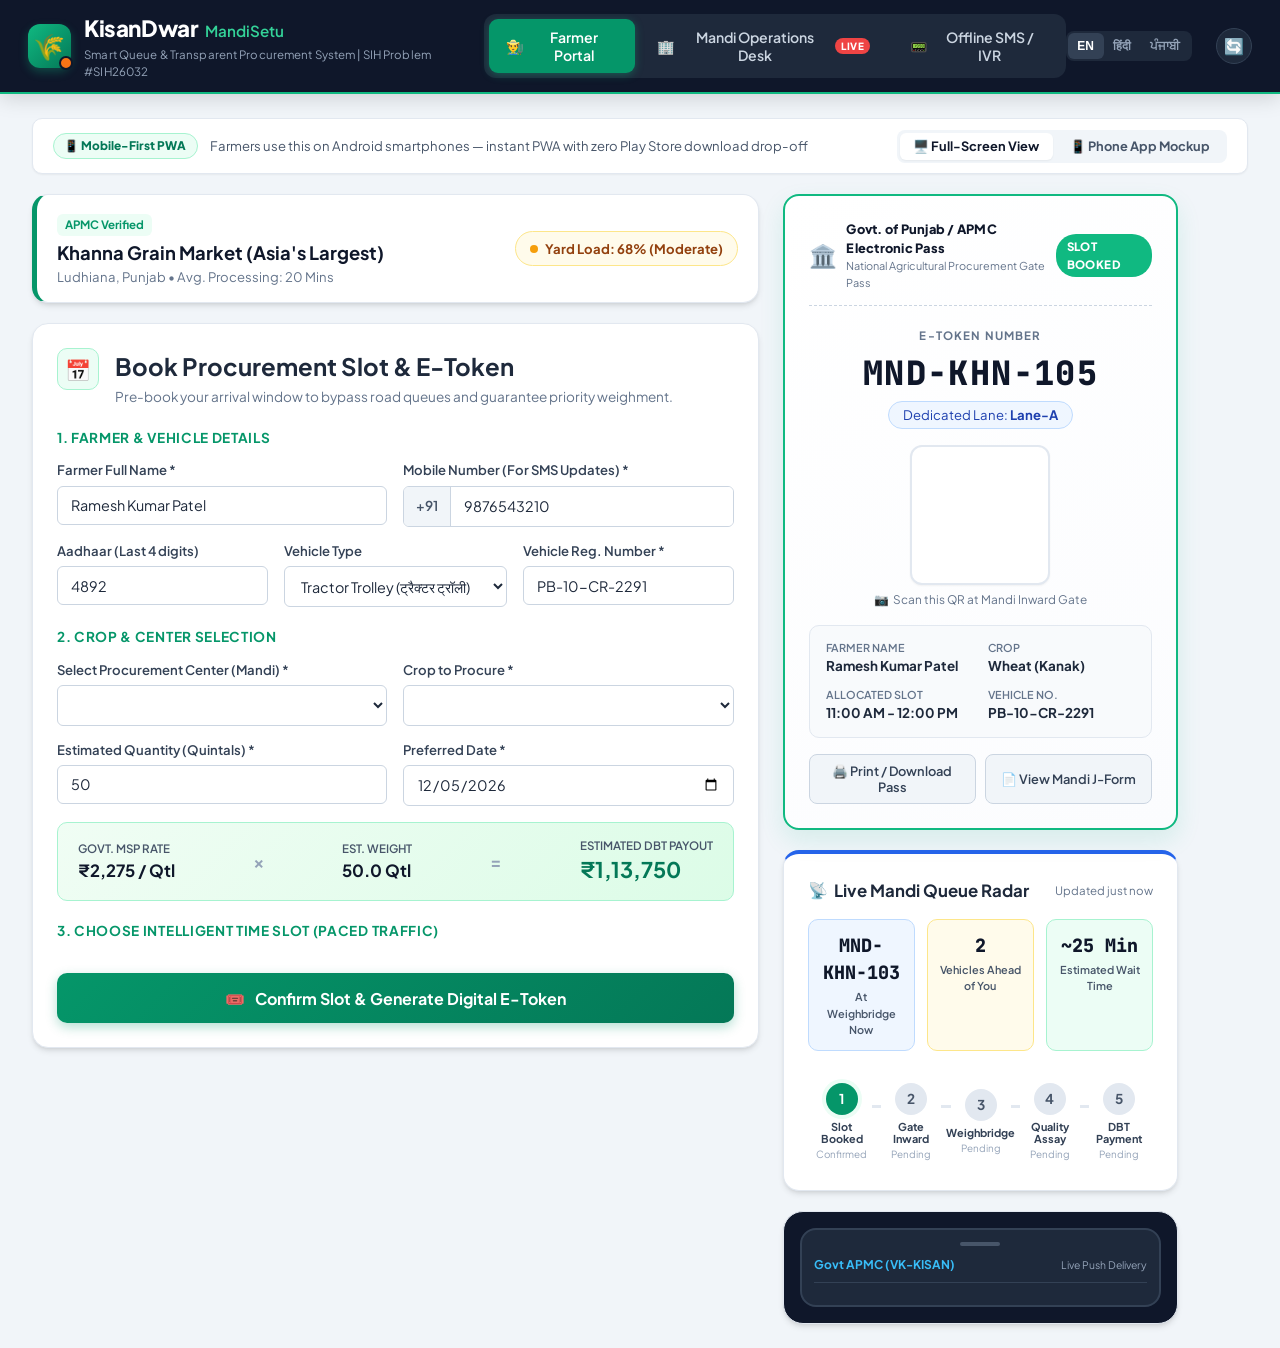
==== commit 2f961c19: "Added farmer registration and login" ====
--- a/templates/index.html
+++ b/templates/index.html
@@ -48,7 +48,7 @@
             </button>
         </nav>
 
-        <!-- RIGHT UTILITIES: LANGUAGE & RESET -->
+        <!-- RIGHT UTILITIES: LANGUAGE, RESET & AUTH -->
         <div class="nav-actions">
             <!-- Language Selector -->
             <div class="lang-selector">
@@ -57,12 +57,36 @@
                 <button class="lang-btn" data-lang="pa">ਪੰਜਾਬੀ</button>
             </div>
 
+            <!-- Auth User Strip (populated by JS) -->
+            <div class="auth-user-strip" id="authUserStrip">
+                <!-- Populated dynamically by app.js via /api/auth/me -->
+            </div>
+
             <!-- Reset Demo State -->
             <button class="btn-icon-circle" id="btnResetDemo" title="Reset Demo Data">
                 🔄
             </button>
         </div>
     </header>
+
+    <!-- MY BOOKINGS MODAL -->
+    <div class="modal-overlay" id="myBookingsModal">
+        <div class="modal-dialog card" style="max-width: 720px; width: 95%;">
+            <div class="modal-header">
+                <h3>📋 My Bookings — Procurement History</h3>
+                <button class="btn-close-modal" id="btnCloseMyBookings">✕</button>
+            </div>
+            <div class="modal-body" id="myBookingsContent">
+                <div style="text-align:center; padding: 40px; color: #64748b;">
+                    <span style="font-size:2rem;">⏳</span>
+                    <p style="margin-top:8px;">Loading your bookings...</p>
+                </div>
+            </div>
+            <div class="modal-footer">
+                <button class="btn-primary" id="btnDismissMyBookings">Close</button>
+            </div>
+        </div>
+    </div>
 
     <!-- LIVE NOTIFICATION TOAST OVERLAY -->
     <div id="toastContainer" class="toast-container"></div>
@@ -633,5 +657,6 @@
     <script src="/static/js/farmer.js"></script>
     <script src="/static/js/officer.js"></script>
     <script src="/static/js/sms.js"></script>
+    <script src="/static/js/auth.js"></script>
 </body>
 </html>
--- a/static/css/style.css
+++ b/static/css/style.css
@@ -2180,3 +2180,124 @@
         grid-template-columns: 1fr;
     }
 }
+
+/* =============================================================================
+   AUTH STRIP — NAV BAR USER BADGE (added for auth system)
+============================================================================= */
+
+.auth-strip {
+    display: flex;
+    align-items: center;
+    gap: 6px;
+    flex-wrap: nowrap;
+}
+
+.auth-strip-name {
+    font-size: 0.8rem;
+    font-weight: 600;
+    color: var(--slate-300);
+    white-space: nowrap;
+    max-width: 140px;
+    overflow: hidden;
+    text-overflow: ellipsis;
+}
+
+.auth-strip-role-badge {
+    font-size: 0.62rem;
+    font-weight: 700;
+    padding: 2px 7px;
+    border-radius: 20px;
+    letter-spacing: 0.5px;
+    white-space: nowrap;
+}
+
+.auth-role-farmer {
+    background: rgba(5,150,105,0.15);
+    color: #34d399;
+    border: 1px solid rgba(5,150,105,0.3);
+}
+
+.auth-role-admin {
+    background: rgba(37,99,235,0.15);
+    color: #93c5fd;
+    border: 1px solid rgba(37,99,235,0.3);
+}
+
+.auth-role-guest {
+    background: rgba(245,158,11,0.12);
+    color: #fcd34d;
+    border: 1px solid rgba(245,158,11,0.3);
+}
+
+.auth-strip-action {
+    background: rgba(255,255,255,0.06);
+    border: 1px solid rgba(255,255,255,0.1);
+    border-radius: 8px;
+    color: var(--slate-300);
+    font-family: var(--font-sans);
+    font-size: 0.75rem;
+    font-weight: 600;
+    padding: 5px 10px;
+    cursor: pointer;
+    transition: all 0.2s ease;
+    white-space: nowrap;
+}
+
+.auth-strip-action:hover {
+    background: rgba(5,150,105,0.12);
+    border-color: rgba(5,150,105,0.4);
+    color: #6ee7b7;
+}
+
+.auth-logout-btn:hover {
+    background: rgba(220,38,38,0.1);
+    border-color: rgba(220,38,38,0.3);
+    color: #fca5a5;
+}
+
+.auth-strip-login-btn {
+    display: inline-flex;
+    align-items: center;
+    gap: 5px;
+    background: rgba(5,150,105,0.15);
+    border: 1px solid rgba(5,150,105,0.35);
+    border-radius: 8px;
+    color: #34d399;
+    font-size: 0.78rem;
+    font-weight: 600;
+    padding: 5px 12px;
+    text-decoration: none;
+    transition: all 0.2s ease;
+    white-space: nowrap;
+}
+
+.auth-strip-login-btn:hover {
+    background: rgba(5,150,105,0.25);
+    color: #a7f3d0;
+}
+
+/* My Bookings table rows */
+#myBookingsContent table tbody tr:hover {
+    background: rgba(255,255,255,0.03);
+}
+
+#myBookingsContent table tbody tr {
+    border-bottom: 1px solid rgba(255,255,255,0.05);
+}
+
+#myBookingsContent table tbody td {
+    padding: 10px 12px;
+    vertical-align: middle;
+}
+
+/* Responsive auth strip adjustments */
+@media (max-width: 768px) {
+    .auth-strip-name { max-width: 80px; }
+    .auth-strip-role-badge { display: none; }
+    .auth-strip-action { padding: 5px 7px; font-size: 0.7rem; }
+    .auth-user-strip { order: -1; }
+}
+
+@media (max-width: 480px) {
+    .auth-strip-name { display: none; }
+}
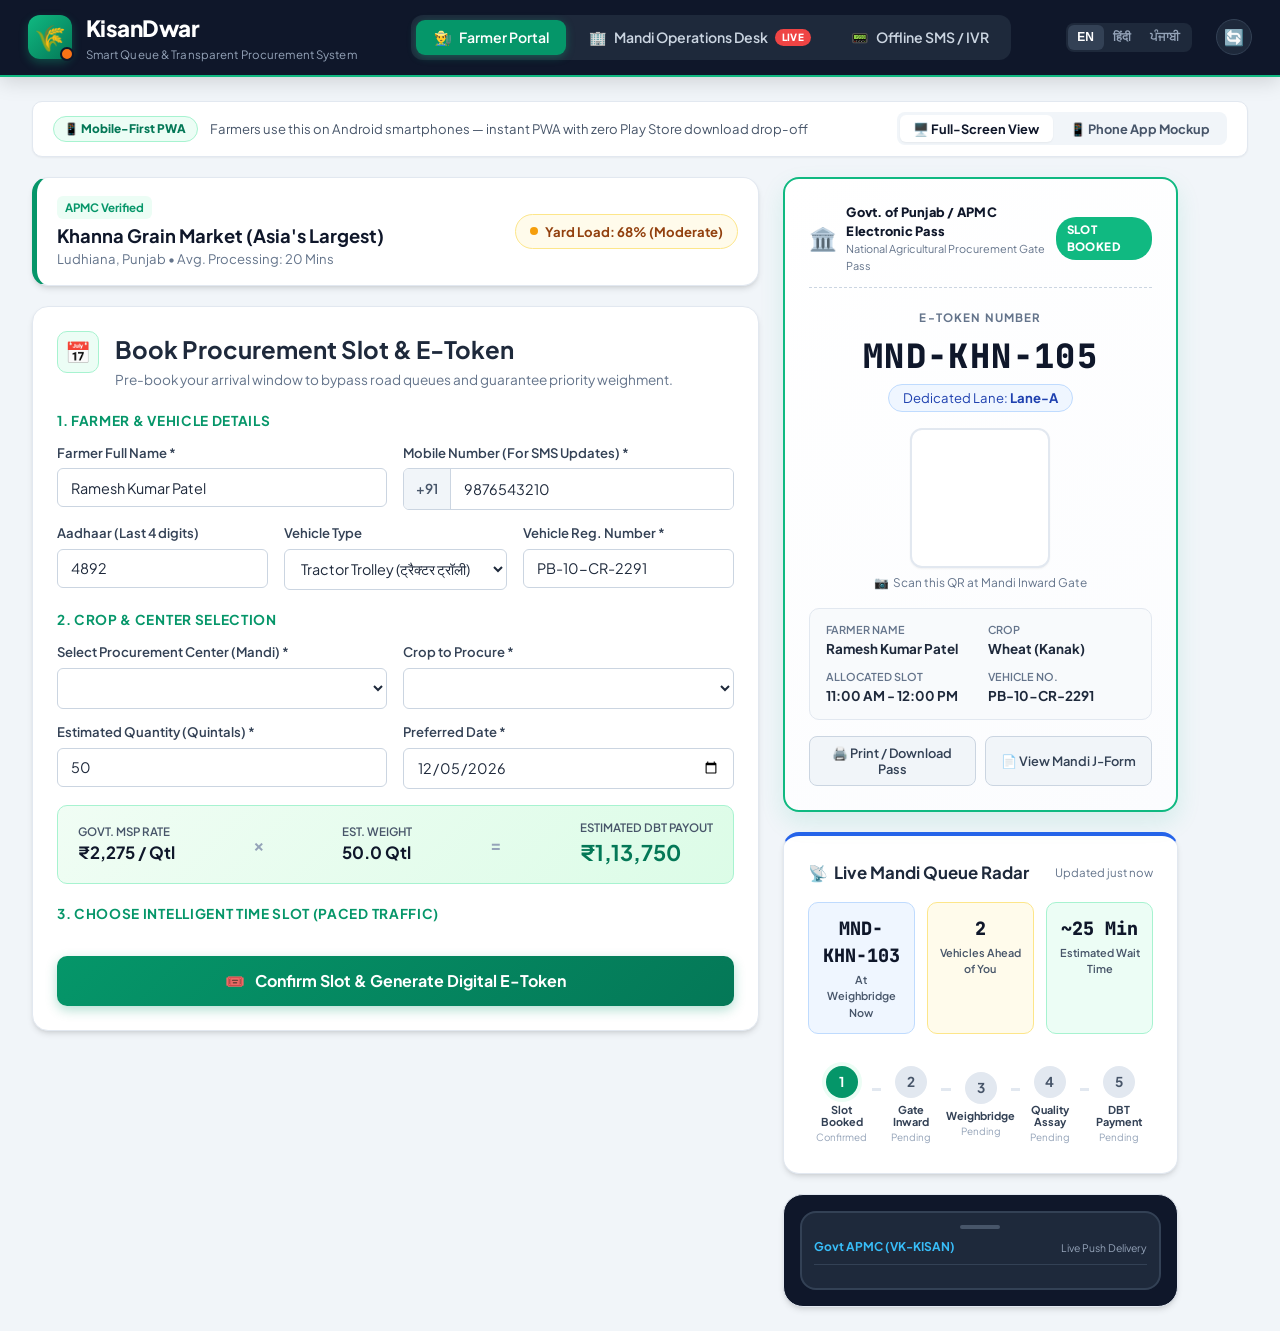
==== commit d63b5fee: "Cleaned KisanDwar branding" ====
--- a/templates/index.html
+++ b/templates/index.html
@@ -3,7 +3,7 @@
 <head>
     <meta charset="UTF-8">
     <meta name="viewport" content="width=device-width, initial-scale=1.0">
-    <title>KisanDwar | Mandi Queue & Procurement Management System (SIH26032)</title>
+    <title>KisanDwar | Mandi Queue & Procurement Management System</title>
     <meta name="theme-color" content="#059669">
     <meta name="mobile-web-app-capable" content="yes">
     <meta name="apple-mobile-web-app-status-bar-style" content="black-translucent">
@@ -25,9 +25,8 @@
             <div class="brand-titles">
                 <div class="brand-name">
                     <span class="brand-primary" data-i18n="app_title">KisanDwar</span>
-                    <span class="brand-sub">MandiSetu</span>
-                </div>
-                <div class="brand-tagline" data-i18n="app_subtitle">Smart Queue & Transparent Procurement System | SIH Problem #SIH26032</div>
+                </div>
+                <div class="brand-tagline" data-i18n="app_subtitle">Smart Queue & Transparent Procurement System</div>
             </div>
         </div>
 
